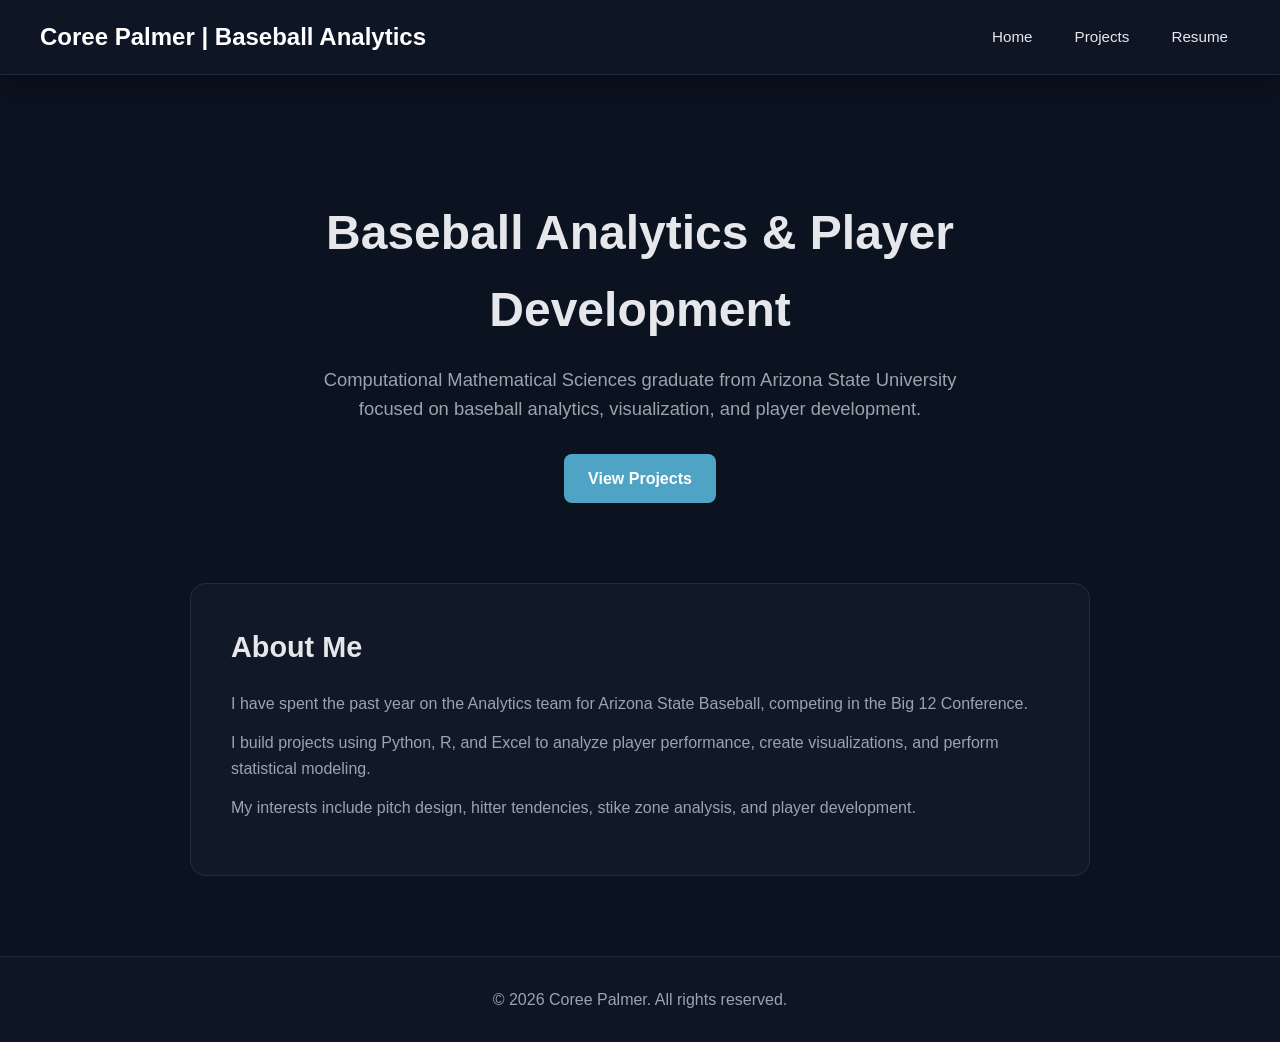
==== index.html @ 64f93b83 "initial site" ====
<!DOCTYPE html>
<html lang="en">
    <head>
        <meta charset="UTF-8">
        <meta name="viewport" content="width=device-width, initial-scale=1.0">
        <meta name="description" content="This website it to act as a living resume to showcase Coree Palmer's past and current analytics projects.">

        <title>Coree Palmer | Baseball Analytics</title>

        <link rel="stylesheet" href="styles.css">
    </head>

    <body>
        <header>
            <h1><a href="index.html">Coree Palmer | Baseball Analytics</a></h1>

            <nav>
                <ul>
                    <li><a href="index.html">Home</a></li>
                    <li><a href="projects.html">Projects</a></li>
                    <li><a href="resume.html">Resume</a></li>
                </ul>
            </nav>
        </header>

        <main>
            <section class="hero">
                <h2>Baseball Analytics & Player Development</h2>
                <p>
                    Computational Mathematical Sciences graduate from Arizona
                    State University focused on baseball analytics, visualization,
                    and player development.
                </p>

                <a href="projects.html" class="button">View Projects</a>
            </section>

            <section class="about">
                <h3>About Me</h3>
                <p>
                    I have spent the past year on the Analytics team for Arizona
                    State Baseball, competing in the Big 12 Conference.
                </p>
                <p>
                    I build projects using Python, R, and Excel to analyze player
                    performance, create visualizations, and perform statistical
                    modeling.
                </p>
                <p>
                    My interests include pitch design, hitter tendencies, 
                    stike zone analysis, and player development.
                </p>
            </section>
        </main>

        <footer>
            <p>&copy; 2026 Coree Palmer. All rights reserved.</p>
        </footer>
    </body>
</html>
---- styles.css ----
:root {
    --bg: #0b1220;
    --card: #111827;
    --text: #e5e7eb;
    --muted: #9ca3af;

    --primary: #4fa3c4;
    --accent: #38bdf8;

    --border: rgba(255, 255, 255, 0.08);
}

/* RESET */
* {
    margin: 0;
    padding: 0;
    box-sizing: border-box;
}

body {
    background-color: var(--bg);
    color: var(--text);

    font-family: Arial, sans-serif;
    line-height: 1.6;
}

/* LINKS */
a {
    color: inherit;
}

/* HEADER */
header {
    position: sticky;
    top: 0;
    z-index: 1000;

    background: rgba(17, 24, 39, 0.75);
    backdrop-filter: blur(12px);
    -webkit-backdrop-filter: blur(12px);

    border-bottom: 1px solid rgba(255, 255, 255, 0.08);

    box-shadow: 0 10px 30px rgba(0, 0, 0, 0.25);
}

/* HEADER LAYOUT */
header {
    display: flex;
    justify-content: space-between;
    align-items: center;

    padding: 18px 40px;
}

/* BRAND (H1 LINK) */
header h1 {
    font-size: 1.5rem;
    font-weight: 800;
    margin: 0;
}

header h1 a {
    text-decoration: none;   /* <-- THIS removes underline */
    color: white;
    transition: color 0.2s ease;
}

header h1 a:hover {
    color: var(--accent);
}

/* NAV */
nav ul {
    display: flex;
    gap: 18px;
    list-style: none;
}

nav ul li a {
    text-decoration: none;
    color: var(--text);

    font-size: 0.95rem;
    font-weight: 500;

    padding: 8px 12px;
    border-radius: 6px;

    transition: all 0.2s ease;
}

nav ul li a:hover {
    background: rgba(56, 189, 248, 0.12);
    color: var(--accent);
}

/* HERO SECTION */
.hero {
    max-width: 900px;
    margin: 0 auto;

    text-align: center;

    padding: 120px 20px 80px;
}

.hero h2 {
    font-size: 3rem;
    margin-bottom: 16px;
}

.hero p {
    font-size: 1.15rem;
    color: var(--muted);

    max-width: 700px;
    margin: 0 auto 30px;
}

/* BUTTON */
.button {
    display: inline-block;

    background: var(--primary);
    color: white;

    padding: 12px 24px;
    border-radius: 8px;

    font-weight: bold;
    text-decoration: none;

    transition: all 0.2s ease;
}

.button:hover {
    background: var(--accent);
    transform: translateY(-2px);
}

/* SECTIONS */
.about {
    max-width: 900px;
    margin: 0 auto 80px;

    background: var(--card);

    padding: 40px;

    border-radius: 16px;
    border: 1px solid var(--border);
}

.about h3 {
    font-size: 1.8rem;
    margin-bottom: 20px;
}

.about p {
    color: var(--muted);
    margin-bottom: 14px;
}

/* FOOTER */
footer {
    text-align: center;

    padding: 30px;

    color: var(--muted);

    border-top: 1px solid var(--border);
    background: rgba(17, 24, 39, 0.6);
}
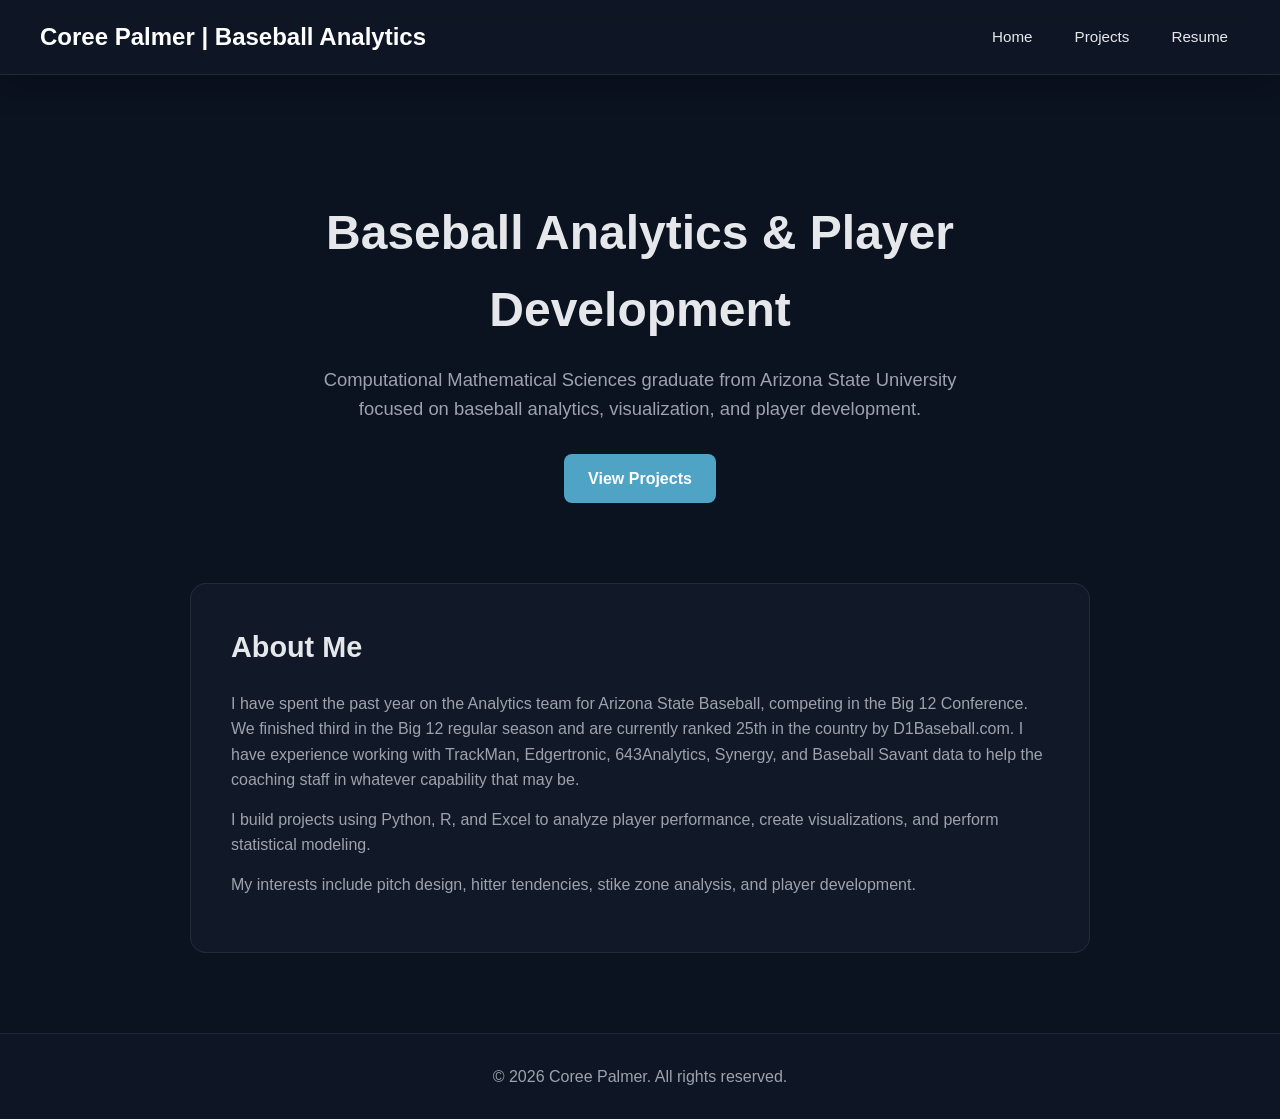
==== commit 6cf2d014: "update project pages" ====
--- a/index.html
+++ b/index.html
@@ -39,7 +39,11 @@
                 <h3>About Me</h3>
                 <p>
                     I have spent the past year on the Analytics team for Arizona
-                    State Baseball, competing in the Big 12 Conference.
+                    State Baseball, competing in the Big 12 Conference. We finished
+                    third in the Big 12 regular season and are currently ranked 25th
+                    in the country by D1Baseball.com. I have experience working with
+                    TrackMan, Edgertronic, 643Analytics, Synergy, and Baseball Savant
+                    data to help the coaching staff in whatever capability that may be.
                 </p>
                 <p>
                     I build projects using Python, R, and Excel to analyze player
--- a/styles.css
+++ b/styles.css
@@ -173,4 +173,45 @@
 
     border-top: 1px solid var(--border);
     background: rgba(17, 24, 39, 0.6);
+}
+
+/* UNDER CONSTRUCTION PAGE */
+
+.construction {
+    display: flex;
+    justify-content: center;
+    align-items: center;
+
+    min-height: calc(100vh - 80px);
+
+    padding: 40px 20px;
+}
+
+.construction-card {
+    max-width: 700px;
+
+    background: var(--card);
+
+    border: 1px solid var(--border);
+    border-radius: 18px;
+
+    padding: 60px 40px;
+
+    text-align: center;
+
+    box-shadow: 0 10px 40px rgba(0, 0, 0, 0.25);
+}
+
+.construction-card h2 {
+    font-size: 2.5rem;
+    margin-bottom: 20px;
+}
+
+.construction-card p {
+    color: var(--muted);
+
+    font-size: 1.05rem;
+    line-height: 1.8;
+
+    margin-bottom: 35px;
 }
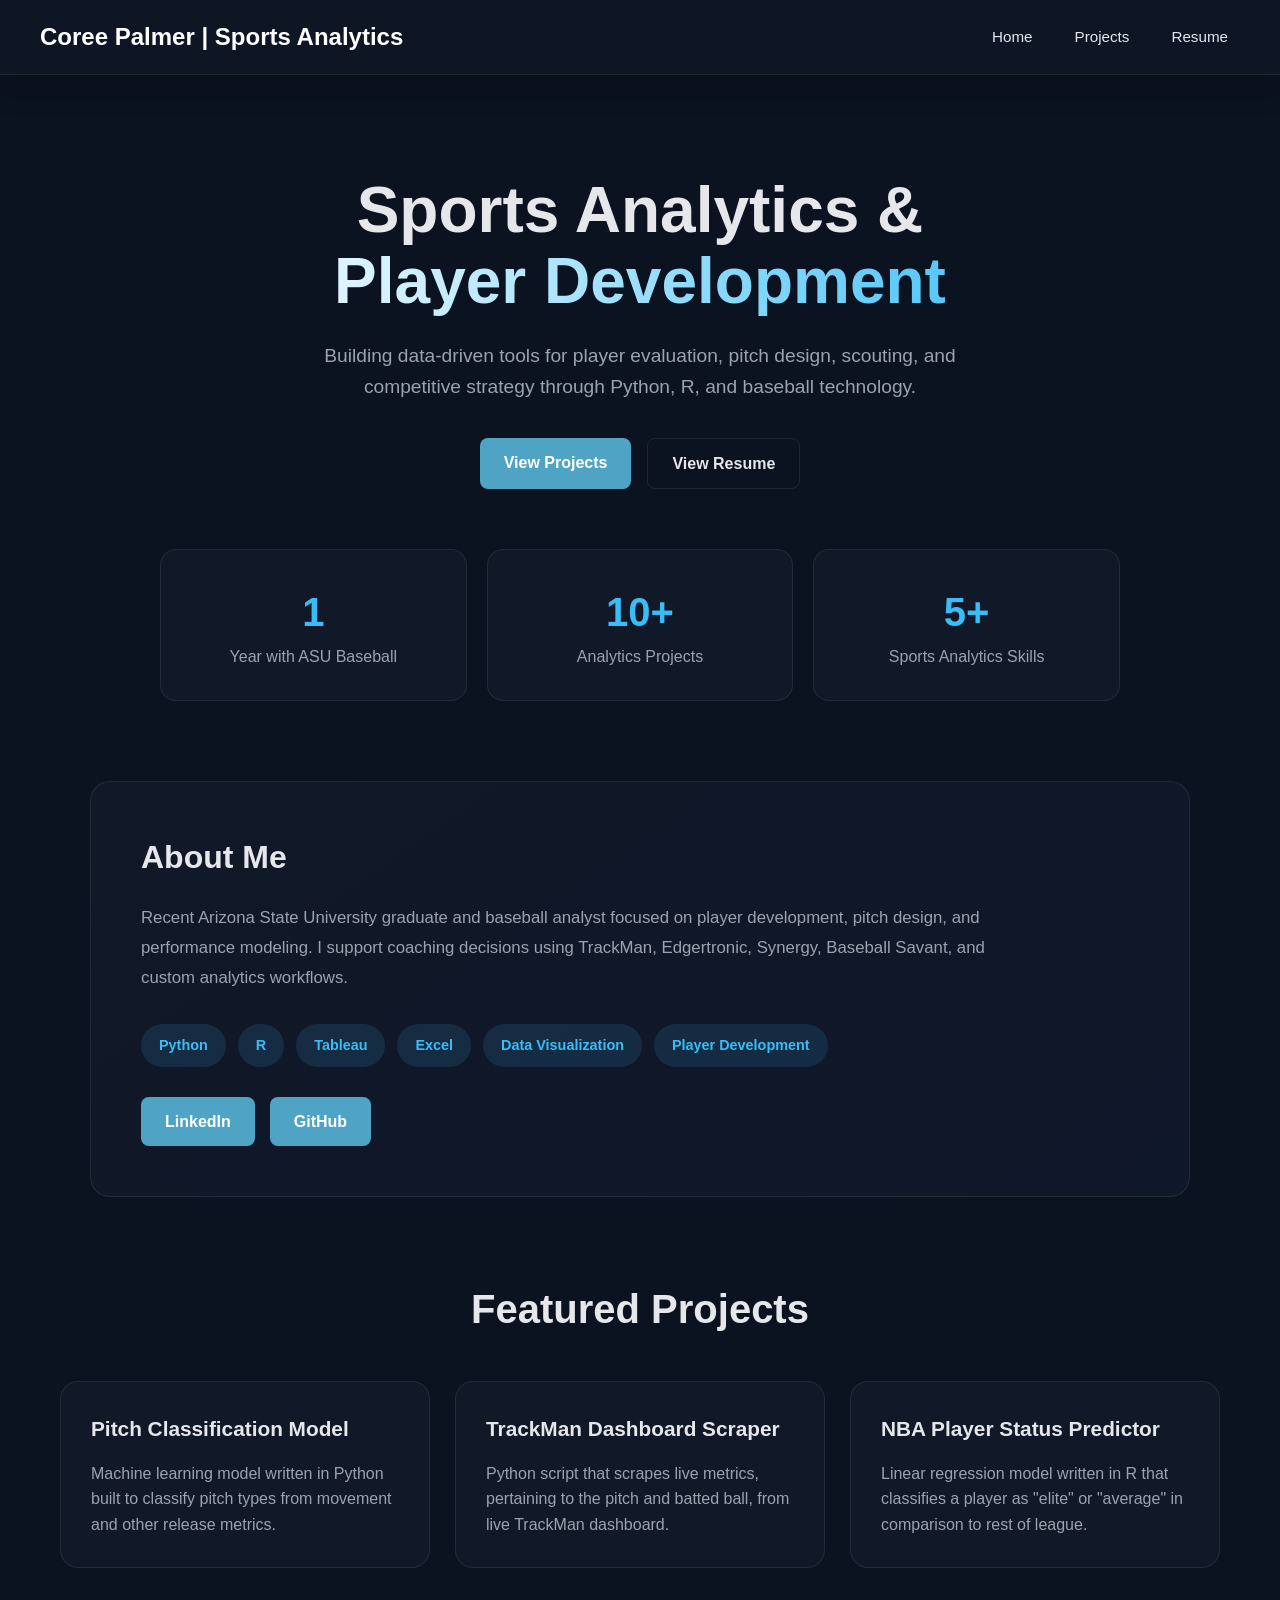
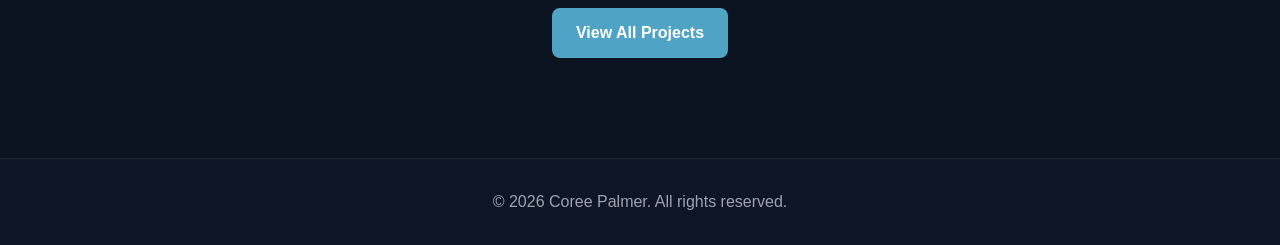
==== commit b7e3f0e2: "Redesign hoomepage and update portfolio layout" ====
--- a/index.html
+++ b/index.html
@@ -3,16 +3,16 @@
     <head>
         <meta charset="UTF-8">
         <meta name="viewport" content="width=device-width, initial-scale=1.0">
-        <meta name="description" content="This website it to act as a living resume to showcase Coree Palmer's past and current analytics projects.">
+        <meta name="description" content="This website it to act as a living resume to showcase Coree Palmer's past and current sports analytics projects.">
 
-        <title>Coree Palmer | Baseball Analytics</title>
+        <title>Coree Palmer | Sports Analytics</title>
 
         <link rel="stylesheet" href="styles.css">
     </head>
 
     <body>
         <header>
-            <h1><a href="index.html">Coree Palmer | Baseball Analytics</a></h1>
+            <h1><a href="index.html">Coree Palmer | Sports Analytics</a></h1>
 
             <nav>
                 <ul>
@@ -24,36 +24,110 @@
         </header>
 
         <main>
+            <!-- HERO -->
             <section class="hero">
-                <h2>Baseball Analytics & Player Development</h2>
+                <div class="hero-content">
+                    <h2>
+                        Sports Analytics &
+                        <span>Player Development</span>
+                    </h2>
+
+                    <p>
+                        Building data-driven tools for player evaluation, pitch design, scouting, 
+                        and competitive strategy through Python, R, and baseball technology.
+                    </p>
+
+                    <div class="hero-buttons">
+                        <a href="projects.html" class="button">View Projects</a>
+                        <a href="resume.html" class="button-secondary">View Resume</a>
+                    </div>
+                </div>
+            </section>
+
+            <!-- STATS -->
+            <section class="stats">
+                <div class="stat-card">
+                    <h3>1</h3>
+                    <p>Year with ASU Baseball</p>
+                </div>
+                <div class="stat-card">
+                    <h3>10+</h3>
+                    <p>Analytics Projects</p>
+                </div>
+                <div class="stat-card">
+                    <h3>5+</h3>
+                    <p>Sports Analytics Skills</p>
+                </div>
+            </section>
+
+            <!-- ABOUT -->
+            <section class="about">
+                <h3>About Me</h3>
+
                 <p>
-                    Computational Mathematical Sciences graduate from Arizona
-                    State University focused on baseball analytics, visualization,
-                    and player development.
+                    Recent Arizona State University graduate and baseball analyst focused on player 
+                    development, pitch design, and performance modeling. I support coaching decisions 
+                    using TrackMan, Edgertronic, Synergy, Baseball Savant, and custom analytics 
+                    workflows.
                 </p>
 
-                <a href="projects.html" class="button">View Projects</a>
+                <div class="skills">
+                    <span>Python</span>
+                    <span>R</span>
+                    <span>Tableau</span>
+                    <span>Excel</span>
+                    <span>Data Visualization</span>
+                    <span>Player Development</span>
+                </div>
+
+                <div class="about-buttons">
+                    <a href="https://www.linkedin.com/in/coree-palmer"
+                       target="_blank"
+                       class="button">
+                        LinkedIn
+                    </a>
+
+                    <a href="https://github.com/cpalme28"
+                       target="_blank"
+                       class="button">
+                        GitHub
+                    </a>
+                </div>
             </section>
 
-            <section class="about">
-                <h3>About Me</h3>
-                <p>
-                    I have spent the past year on the Analytics team for Arizona
-                    State Baseball, competing in the Big 12 Conference. We finished
-                    third in the Big 12 regular season and are currently ranked 25th
-                    in the country by D1Baseball.com. I have experience working with
-                    TrackMan, Edgertronic, 643Analytics, Synergy, and Baseball Savant
-                    data to help the coaching staff in whatever capability that may be.
-                </p>
-                <p>
-                    I build projects using Python, R, and Excel to analyze player
-                    performance, create visualizations, and perform statistical
-                    modeling.
-                </p>
-                <p>
-                    My interests include pitch design, hitter tendencies, 
-                    stike zone analysis, and player development.
-                </p>
+            <!-- FEATURED PROJECTS -->
+            <section class="featured-projects">
+                <h3>Featured Projects</h3>
+
+                <div class="featured-grid">
+                    <div class="feature-card">
+                        <h4>Pitch Classification Model</h4>
+                        <p>
+                            Machine learning model written in Python built to classify pitch types 
+                            from movement and other release metrics.
+                        </p>
+                    </div>
+
+                    <div class="feature-card">
+                        <h4>TrackMan Dashboard Scraper</h4>
+                        <p>
+                            Python script that scrapes live metrics, pertaining to the pitch and 
+                            batted ball, from live TrackMan dashboard.
+                        </p>
+                    </div>
+
+                    <div class="feature-card">
+                        <h4>NBA Player Status Predictor</h4>
+                        <p>
+                            Linear regression model written in R that classifies a player as 
+                            "elite" or "average" in comparison to rest of league.
+                        </p>
+                    </div>
+                </div>
+
+                <div class="featured-footer">
+                    <a href="projects.html" class="button">View All Projects</a>
+                </div>
             </section>
         </main>
 
--- a/styles.css
+++ b/styles.css
@@ -98,25 +98,45 @@
 
 /* HERO SECTION */
 .hero {
+    text-align: center;
+    padding: 100px 20px 60px;
+}
+
+.hero-content {
     max-width: 900px;
     margin: 0 auto;
-
-    text-align: center;
-
-    padding: 120px 20px 80px;
 }
 
 .hero h2 {
-    font-size: 3rem;
-    margin-bottom: 16px;
+    font-size: 4rem;
+    margin-bottom: 25px;
+    line-height: 1.1;
+    font-weight: 800;
+}
+
+.hero h2 span {
+    display: block;
+    background: linear-gradient(
+        90deg,
+        #ffffff,
+        var(--accent)
+    );
+
+    -webkit-background-clip: text;
+    -webkit-text-fill-color: transparent;
 }
 
 .hero p {
-    font-size: 1.15rem;
-    color: var(--muted);
-
     max-width: 700px;
-    margin: 0 auto 30px;
+    margin: 0 auto 35px;
+    color: var(--muted);
+    font-size: 1.2rem;
+}
+
+.hero-buttons {
+    display: flex;
+    justify-content: center;
+    gap: 16px;
 }
 
 /* BUTTON */
@@ -140,27 +160,159 @@
     transform: translateY(-2px);
 }
 
+.project-button {
+    background: linear-gradient(
+        135deg,
+        var(--primary),
+        var(--accent)
+    );
+    color: white;
+    text-decoration: none;
+    font-weight: 700;
+    padding: 18px 36px;
+    border-radius: 14px;
+    transition: 0.25s ease;
+}
+
+.project-button:hover {
+    transform: translateY(-2px);
+}
+
+.button-secondary {
+    display: inline-block;
+    border: 1px solid var(--border);
+    padding: 12px 24px;
+    border-radius: 8px;
+    text-decoration: none;
+    color: var(--text);
+    font-weight: 700;
+    transition: .25s ease;
+}
+
+.button-secondary:hover {
+    border-color: var(--accent);
+    color: var(--accent);
+}
+
+/* STATS */
+.stats {
+    max-width: 1000px;
+    margin: 0 auto 80px;
+    display: grid;
+    grid-template-columns: repeat(3, 1fr);
+    gap: 20px;
+    padding: 0 20px;
+}
+
+.stat-card {
+    background: var(--card);
+    border: 1px solid var(--border);
+    border-radius: 16px;
+    text-align: center;
+    padding: 30px;
+}
+
+.stat-card h3 {
+    color: var(--accent);
+    font-size: 2.5rem;
+}
+
+.stat-card p {
+    color: var(--muted);
+}
+
 /* SECTIONS */
 .about {
-    max-width: 900px;
+    max-width: 1100px;
     margin: 0 auto 80px;
-
+    padding: 50px;
+    background: linear-gradient(
+        145deg,
+        #111827,
+        #0f172a
+    );
+    border-radius: 20px;
+    border: 1px solid var(--border);
+}
+
+.about h3 {
+    font-size: 2rem;
+    margin-bottom: 20px;
+}
+
+.about p {
+    max-width: 850px;
+    color: var(--muted);
+    font-size: 1.05rem;
+    line-height: 1.8;
+}
+
+.about-buttons {
+    display: flex;
+    gap: 15px;
+}
+
+/* SKILLS */
+.skills {
+    display: flex;
+    flex-wrap: wrap;
+    gap: 12px;
+    margin: 30px 0;
+}
+
+.skills span {
+    background: rgba(56, 189, 248, .12);
+    color: var(--accent);
+    padding: 10px 18px;
+    border-radius: 999px;
+    font-size: .9rem;
+    font-weight: 600;
+}
+
+/* INDEX FEATURED PROJECTS */
+.featured-projects {
+    max-width: 1200px;
+    margin: 0 auto 100px;
+    padding: 0 20px;
+}
+
+.featured-projects h3 {
+    text-align: center;
+    font-size: 2.5rem;
+    margin-bottom: 40px;
+}
+
+.featured-grid {
+    display: grid;
+    grid-template-columns: repeat(3, 1fr);
+    gap: 25px;
+}
+
+.feature-card {
     background: var(--card);
-
-    padding: 40px;
-
-    border-radius: 16px;
-    border: 1px solid var(--border);
-}
-
-.about h3 {
-    font-size: 1.8rem;
-    margin-bottom: 20px;
-}
-
-.about p {
-    color: var(--muted);
-    margin-bottom: 14px;
+    border: 1px solid var(--border);
+    border-radius: 18px;
+    padding: 30px;
+    transition: .25s ease;
+}
+
+.feature-card:hover {
+    transform: translateY(-4px);
+    border-color: var(--accent);
+}
+
+.feature-card h4 {
+    margin-bottom: 15px;
+    font-size: 1.3rem;
+}
+
+.feature-card p {
+    color: var(--muted);
+}
+
+.featured-footer {
+    text-align: center;
+    margin-top: 40px;
 }
 
 /* FOOTER */
@@ -175,8 +327,401 @@
     background: rgba(17, 24, 39, 0.6);
 }
 
+/* RESUME PAGE */
+.resume-page {
+    max-width: 1100px;
+    margin: 0 auto;
+    padding: 120px 40px 80px;
+}
+
+.resume-page h2 {
+    font-size: 3rem;
+    margin-bottom: 50px;
+}
+
+.resume-row {
+    display: grid;
+    grid-template-columns: 220px 1fr;
+    gap: 40px;
+    padding: 40px 0;
+    border-bottom: 1px solid var(--border);
+}
+
+.resume-label {
+    font-size: 1rem;
+    font-weight: 700;
+    color: var(--accent);
+
+    text-transform: uppercase;
+    letter-spacing: 1px;
+}
+
+.resume-content h3 {
+    margin-bottom: 8px;
+}
+
+.resume-content p {
+    color: var(--muted);
+    margin-bottom: 12px;
+}
+
+.resume-content ul {
+    padding-left: 20px;
+}
+
+.resume-content li {
+    margin-bottom: 8px;
+    color: var(--muted);
+}
+
+/* ========================================
+   PROJECTS PAGE
+======================================== */
+
+.projects-page {
+    max-width: 1200px;
+    margin: 0 auto;
+    padding: 120px 40px 80px;
+}
+
+/* HERO */
+
+.projects-hero {
+    text-align: center;
+    margin-bottom: 80px;
+}
+
+.projects-hero h2 {
+    font-size: 3rem;
+    margin-bottom: 15px;
+}
+
+.projects-hero p {
+    max-width: 700px;
+    margin: 0 auto;
+
+    color: var(--muted);
+    font-size: 1.1rem;
+}
+
+/* SECTION TITLES */
+
+.projects-section-title {
+    font-size: 2rem;
+    margin-bottom: 30px;
+}
+
+/* ========================================
+   FEATURED PROJECTS
+======================================== */
+
+.project-layout {
+    display: grid;
+    grid-template-columns: 420px 1fr;
+    gap: 40px;
+    align-items: center;
+    margin-bottom: 40px;
+}
+
+.project-card {
+    background: var(--card);
+    border: 1px solid var(--border);
+    border-radius: 24px;
+    padding: 40px;
+}
+
+.project-card:hover {
+    transform: translateY(-4px);
+
+    border-color: var(--accent);
+
+    box-shadow:
+        0 15px 35px rgba(0, 0, 0, 0.25);
+}
+
+.project-card h3 {
+    font-size: 1.8rem;
+    margin-bottom: 15px;
+}
+
+.project-description {
+    color: var(--muted);
+    margin: 0;
+    font-size: 1.1rem
+}
+
+.project-info {
+    display: flex;
+    flex-direction: column;
+    gap: 25px;
+}
+
+.project-info h3 {
+    font-size: 2rem;
+    line-height: 1.1;
+}
+
+.project-results {
+    border-top: 1px solid var(--border);
+    padding-top: 30px;
+}
+
+.project-results h4 {
+    font-size: 1.5rem;
+    margin-bottom: 20px;
+}
+
+.project-results ul {
+    padding-left: 25px;
+}
+
+.project-results li {
+    margin-bottom: 15px;
+    font-size: 1rem;
+}
+
+/* ========================================
+   SCREENSHOT + CODE AREA
+======================================== */
+
+.project-showcase {
+    display: grid;
+
+    grid-template-columns: 2fr 1fr;
+
+    gap: 25px;
+
+    margin-bottom: 25px;
+
+    align-items: stretch;
+}
+
+/* IMAGE */
+
+.project-image {
+    height: 450px;
+    border-radius: 18px;
+    overflow: hidden;
+    border: 1px solid var(--border);
+    background: #050b15;
+    cursor: pointer; 
+}
+
+.project-image img {
+    width: 100%;
+    height: 100%;
+    object-fit: contain;
+}
+
+.image-overlay {
+    position: absolute;
+    bottom: 0;
+    left: 0;
+    right: 0;
+    padding: 10px;
+    text-align: center;
+    background: rgba(0, 0, 0, 0.7);
+    color: white;
+    font-size: 0.85rem;
+    font-weight: 500;
+    opacity: 0;
+    transition: opacity 0.25s ease;
+}
+
+.project-image:hover img {
+    transform: scale(1.03);
+}
+
+.project-image:hover .image-overlay {
+    opacity: 1;
+}
+
+.project-footer {
+    display: flex;
+    justify-content: space-between;
+    align-items: center;
+    margin-top: 30px;
+    padding-top: 30px;
+    border-top: 1px solid var(--border);
+}
+
+/* CODE */
+
+.project-code {
+    background: #0a0f18;
+
+    border: 1px solid var(--border);
+
+    border-radius: 14px;
+
+    overflow: hidden;
+
+    display: flex;
+}
+
+.project-code pre {
+    margin: 0;
+
+    padding: 20px;
+
+    overflow-x: auto;
+
+    width: 100%;
+
+    font-size: 0.85rem;
+    line-height: 1.6;
+
+    color: #d1d5db;
+}
+
+/* IMAGE MODAL */
+
+.modal {
+    display: none;
+
+    position: fixed;
+
+    z-index: 9999;
+
+    left: 0;
+    top: 0;
+
+    width: 100%;
+    height: 100%;
+
+    background: rgba(0,0,0,0.9);
+
+    backdrop-filter: blur(6px);
+}
+
+.modal-content {
+    display: block;
+
+    max-width: 90%;
+    max-height: 90%;
+
+    margin: auto;
+
+    position: absolute;
+
+    top: 50%;
+    left: 50%;
+
+    transform: translate(-50%, -50%);
+
+    border-radius: 12px;
+}
+
+.close {
+    position: absolute;
+
+    top: 20px;
+    right: 35px;
+
+    color: white;
+
+    font-size: 40px;
+
+    cursor: pointer;
+}
+
+/* ========================================
+   PROJECT TAGS
+======================================== */
+
+.project-tags {
+    display: flex;
+    gap: 15px;
+}
+
+.project-tags span {
+    background:rgba(56,189,248,.12);
+    color: var(--accent);
+
+    padding: 12px 22px;
+
+    border-radius: 999px;
+
+    font-size: 1rem;
+}
+
+/* ========================================
+   CATEGORY SECTION
+======================================== */
+
+.categories-section {
+    margin-top: 80px;
+}
+
+.categories-grid {
+    display: grid;
+
+    grid-template-columns:
+        repeat(auto-fit, minmax(250px, 1fr));
+
+    gap: 20px;
+}
+
+.category-card {
+    display: block;
+
+    background: var(--card);
+
+    border: 1px solid var(--border);
+    border-radius: 16px;
+
+    padding: 25px;
+
+    text-decoration: none;
+
+    transition: all 0.25s ease;
+}
+
+.category-card:hover {
+    transform: translateY(-4px);
+
+    border-color: var(--accent);
+
+    box-shadow:
+        0 12px 30px rgba(0,0,0,.25);
+}
+
+.category-card h3 {
+    color: var(--text);
+
+    margin-bottom: 10px;
+}
+
+.category-card p {
+    color: var(--muted);
+
+    margin: 0;
+}
+
+/* ========================================
+   RESPONSIVE
+======================================== */
+
+@media (max-width: 900px) {
+
+    .project-showcase {
+        grid-template-columns: 1fr;
+    }
+
+    .projects-page {
+        padding: 100px 20px 60px;
+    }
+
+    .projects-hero h2 {
+        font-size: 2.5rem;
+    }
+
+    .project-card {
+        padding: 25px;
+    }
+}
+
 /* UNDER CONSTRUCTION PAGE */
-
 .construction {
     display: flex;
     justify-content: center;
@@ -214,4 +759,22 @@
     line-height: 1.8;
 
     margin-bottom: 35px;
+}
+
+@media (max-width: 900px) {
+    .hero h2 {
+        font-size: 2.7rem;
+    }
+    .stats {
+        grid-template-columns: 1fr;
+    }
+    .featured-grid {
+        grid-template-columns: 1fr;
+    }
+    .hero-buttons {
+        flex-direction: column;
+    }
+    .about-buttons {
+        flex-direction: column;
+    }
 }
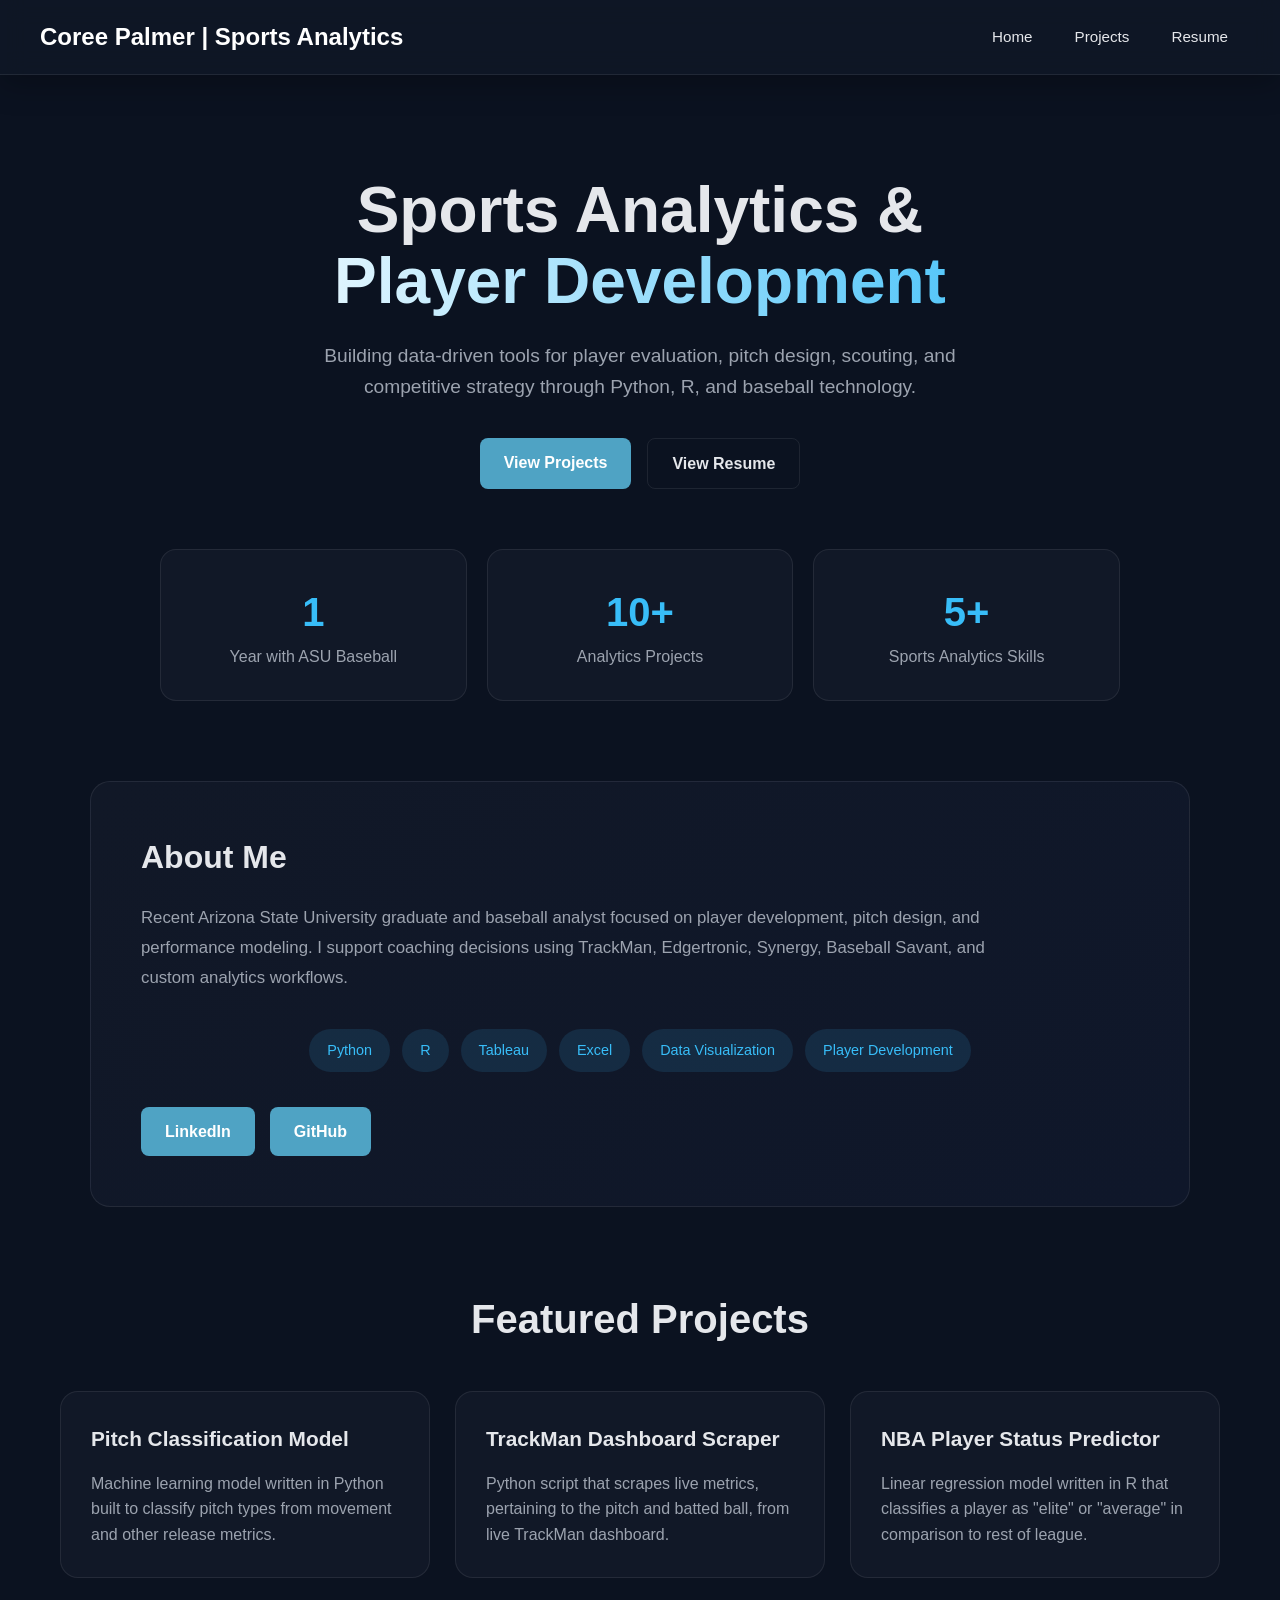
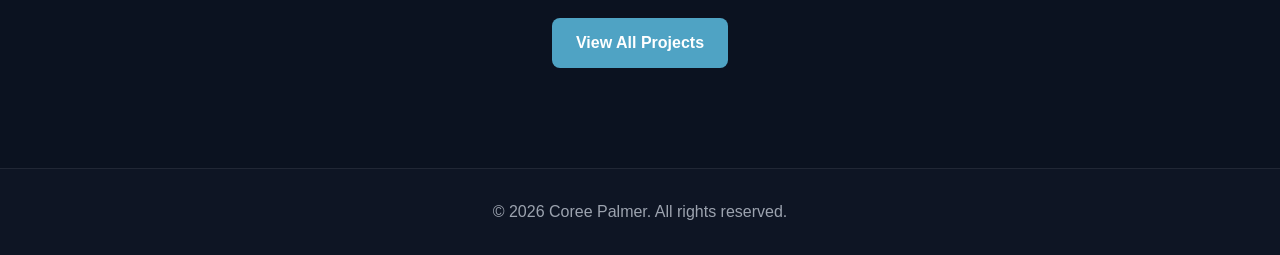
==== commit 9b6f27c6: "add pitch classification project page" ====
--- a/index.html
+++ b/index.html
@@ -70,8 +70,7 @@
                     using TrackMan, Edgertronic, Synergy, Baseball Savant, and custom analytics 
                     workflows.
                 </p>
-
-                <div class="skills">
+                <div class="project-tags">
                     <span>Python</span>
                     <span>R</span>
                     <span>Tableau</span>
@@ -100,29 +99,35 @@
                 <h3>Featured Projects</h3>
 
                 <div class="featured-grid">
-                    <div class="feature-card">
-                        <h4>Pitch Classification Model</h4>
-                        <p>
-                            Machine learning model written in Python built to classify pitch types 
-                            from movement and other release metrics.
-                        </p>
-                    </div>
+                    <a href="projects.html#pitch-classification" class="feature-link">
+                        <div class="feature-card">
+                            <h4>Pitch Classification Model</h4>
+                            <p>
+                                Machine learning model written in Python built to classify pitch types 
+                                from movement and other release metrics.
+                            </p>
+                        </div>
+                    </a>
 
-                    <div class="feature-card">
-                        <h4>TrackMan Dashboard Scraper</h4>
-                        <p>
-                            Python script that scrapes live metrics, pertaining to the pitch and 
-                            batted ball, from live TrackMan dashboard.
-                        </p>
-                    </div>
+                    <a href="projects.html#trackman-scraper" class="feature-link">
+                        <div class="feature-card">
+                            <h4>TrackMan Dashboard Scraper</h4>
+                            <p>
+                                Python script that scrapes live metrics, pertaining to the pitch and 
+                                batted ball, from live TrackMan dashboard.
+                            </p>
+                        </div>
+                    </a>
 
-                    <div class="feature-card">
-                        <h4>NBA Player Status Predictor</h4>
-                        <p>
-                            Linear regression model written in R that classifies a player as 
-                            "elite" or "average" in comparison to rest of league.
-                        </p>
-                    </div>
+                    <a href="projects.html#nba-status" class="feature-link">
+                        <div class="feature-card">
+                            <h4>NBA Player Status Predictor</h4>
+                            <p>
+                                Linear regression model written in R that classifies a player as 
+                                "elite" or "average" in comparison to rest of league.
+                            </p>
+                        </div>
+                    </a>
                 </div>
 
                 <div class="featured-footer">
--- a/styles.css
+++ b/styles.css
@@ -23,6 +23,10 @@
 
     font-family: Arial, sans-serif;
     line-height: 1.6;
+}
+
+html {
+    scroll-behavior: smooth;
 }
 
 /* LINKS */
@@ -137,6 +141,13 @@
     display: flex;
     justify-content: center;
     gap: 16px;
+}
+
+.resume-header {
+    display: flex;
+    justify-content: space-between;
+    align-items: center;
+    margin-bottom: 2rem;
 }
 
 /* BUTTON */
@@ -315,6 +326,16 @@
     margin-top: 40px;
 }
 
+.feature-link {
+    text-decoration: none;
+    color: inherit;
+    display: block;
+}
+
+.feature-link .feature-card {
+    height: 100%;
+}
+
 /* FOOTER */
 footer {
     text-align: center;
@@ -379,16 +400,25 @@
 ======================================== */
 
 .projects-page {
-    max-width: 1200px;
+    max-width: 1400px;
     margin: 0 auto;
-    padding: 120px 40px 80px;
+    padding: 140px 60px 100px;
 }
 
 /* HERO */
 
 .projects-hero {
     text-align: center;
-    margin-bottom: 80px;
+    margin-bottom: 100px;
+    display: flex;
+    flex-direction: column;
+    align-items: center;
+}
+
+.projects-hero h1 {
+    font-size: 3.5rem;
+    line-height: 1.1;
+    margin-bottom: 18px;
 }
 
 .projects-hero h2 {
@@ -402,6 +432,79 @@
 
     color: var(--muted);
     font-size: 1.1rem;
+    padding-bottom: 15px;
+}
+
+.projects-subtitle {
+    color: var(--muted);
+    font-size: 1.2rem;
+    max-width: 750px;
+    margin: 0 auto 28px;
+}
+
+.project-section {
+    max-width: 900px;
+    margin: 0 auto 80px;
+}
+
+.project-section h2 {
+    font-size: 2rem;
+    margin-bottom: 20px;
+    color: white;
+}
+
+.project-section p, .project-section li {
+    color: var(--muted);
+    font-size: 1.05rem;
+    line-height: 1.9;
+}
+
+.project-section ul {
+    padding-left: 24px;
+}
+
+.results-grid {
+    display: grid;
+    grid-template-columns: repeat(4, 1fr);
+    gap: 1rem;
+}
+
+.metric {
+    background: var(--card);
+    border: 1px solid var(--border);
+    border-radius: 18px;
+    padding: 30px;
+    transition: .25s ease;
+}
+
+.metric:hover {
+    transform: translateY(-4px);
+    border-color: var(--accent);
+}
+
+.metric h3 {
+    font-size: 2rem;
+    color: var(--accent);
+}
+ 
+.metric p {
+    color: var(--muted);
+}
+
+.projects-hero img {
+    width: 75%;
+    border-radius: 12px;
+}
+
+.back-link {
+    display: inline-block;
+    margin-bottom: 50px;
+    color: var(--muted);
+    text-decoration: none;
+}
+
+.back-link:hover {
+    color: var(--accent);
 }
 
 /* SECTION TITLES */
@@ -428,6 +531,7 @@
     border: 1px solid var(--border);
     border-radius: 24px;
     padding: 40px;
+    margin-bottom: 20px;
 }
 
 .project-card:hover {
@@ -631,18 +735,22 @@
 
 .project-tags {
     display: flex;
-    gap: 15px;
+    justify-content: center;
+    flex-wrap: wrap;
+    gap: 12px;
+    margin-bottom: 35px;
+    margin-top: 35px;
 }
 
 .project-tags span {
     background:rgba(56,189,248,.12);
     color: var(--accent);
 
-    padding: 12px 22px;
+    padding: 10px 18px;
 
     border-radius: 999px;
 
-    font-size: 1rem;
+    font-size: .9rem;
 }
 
 /* ========================================
